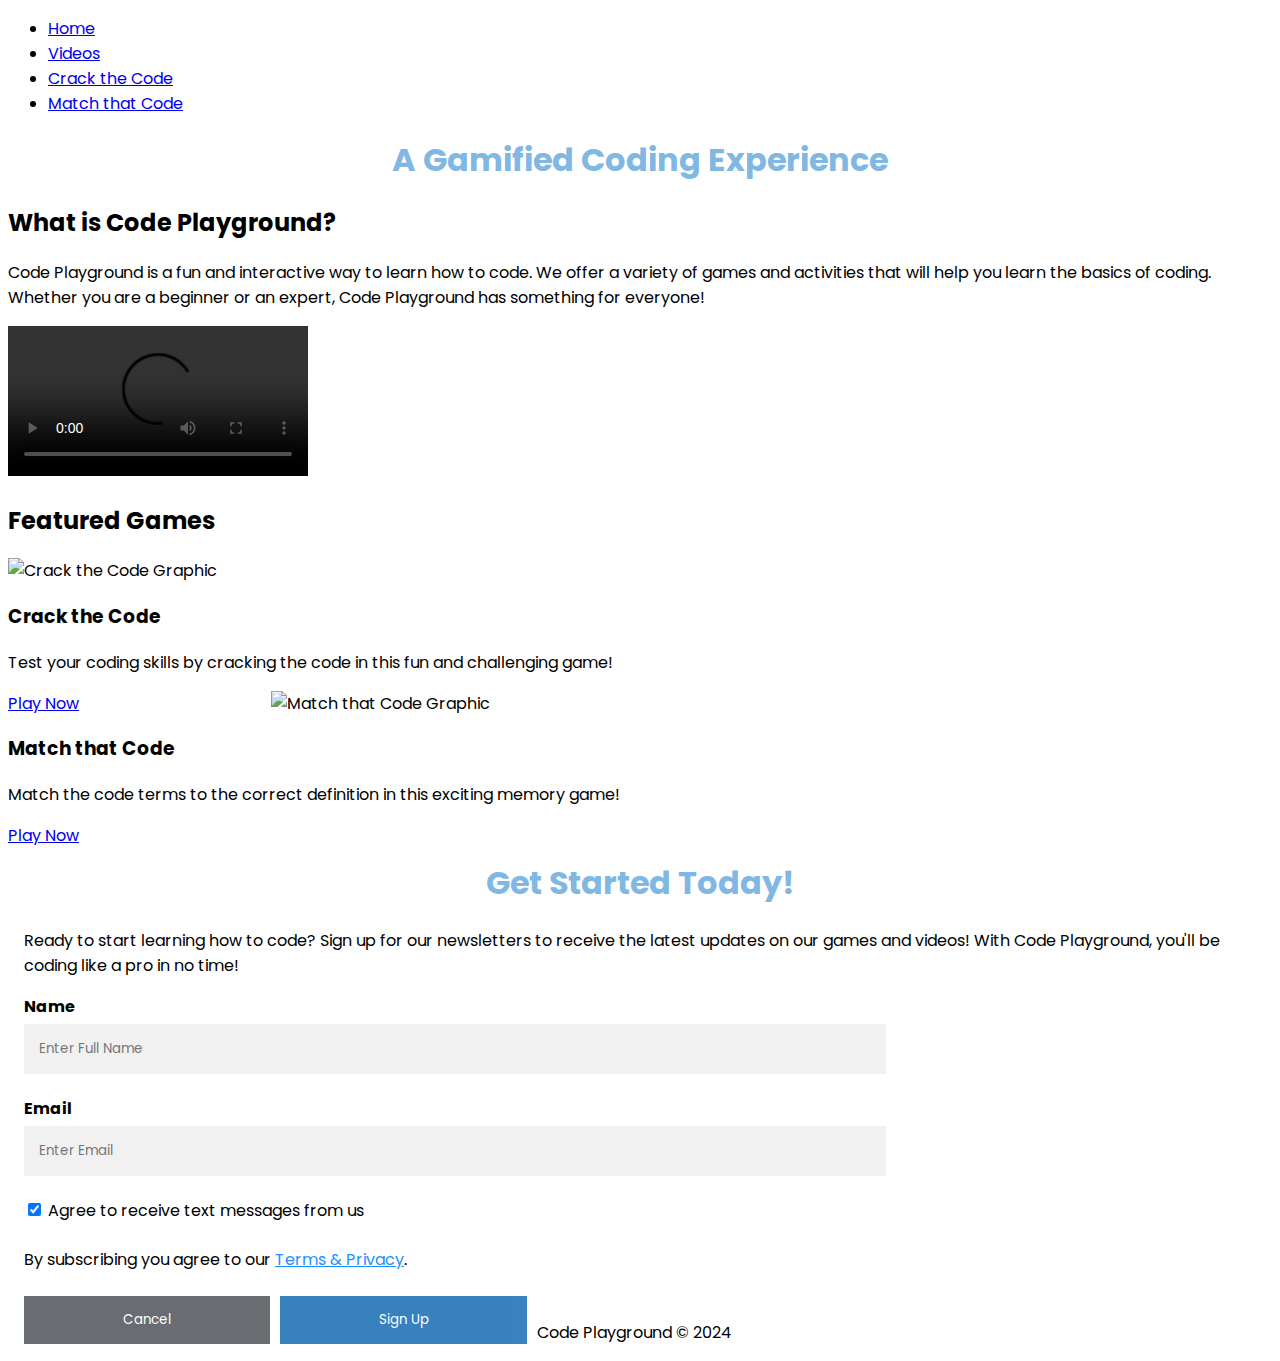
==== index.html @ d06b7818 "Add files via upload" ====
<!DOCTYPE html>
<html lang="en">

<head>
	<meta charset="UTF-8">
	<meta name="viewport" content="width=device-width, initial-scale=1.0">
	<link rel="icon" href="images/favicon.ico">
	<link rel="stylesheet" href="css/reset.css">
	<link rel="stylesheet" href="css/style.css">
    <link rel="preconnect" href="https://fonts.googleapis.com">
    <link rel="preconnect" href="https://fonts.gstatic.com" crossorigin>
    <link href="https://fonts.googleapis.com/css2?family=Poppins:ital,wght@0,100;0,200;0,300;0,400;0,500;0,600;0,700;0,800;0,900;1,100;1,200;1,300;1,400;1,500;1,600;1,700;1,800;1,900&display=swap" rel="stylesheet">
	<title>Code Playground</title>
</head>

<body>
	<header>
		<nav>
			<ul>
				<li class="active"><a href = "index.html">Home</a></li>
				<li><a href = "videos.html">Videos</a></li>
				<li><a href = "Crackcode.html">Crack the Code</a></li>
				<li><a href = "match.html">Match that Code</a></li>
			</ul>
		</nav>
		<h1>A Gamified Coding Experience</h1>
	</header>

	<main>
		<section>
            <h2>What is Code Playground?</h2>
            <p>Code Playground is a fun and interactive way to learn how to code. We offer a variety of games and activities that will help you learn the basics of coding. Whether you are a beginner or an expert, Code Playground has something for everyone!</p>
        </section>

        <section>
            <video controls>
                <source src="images/CodingExplained.mp4" type="video/mp4"> alt="Monkey explaining what coding is to kids"
            </video>
        </section>

        <h2>Featured Games</h2>
        <div class="games">
            <div class="game">
                <img src="images/crackthecode.png" alt="Crack the Code Graphic">
                <h3>Crack the Code</h3>
                <p>Test your coding skills by cracking the code in this fun and challenging game!</p>
                <a href="crackcode.html" class="button">Play Now</a>
            </div>
            <div class="game">
                <img src="images/matchthecode.png" alt="Match that Code Graphic">
                <h3>Match that Code</h3>
                <p>Match the code terms to the correct definition in this exciting memory game!</p>
                <a href="Match.html" class="button">Play Now</a>
            </div>

        <section>
            <form action="subscribe.php">
                <div class="container">
                  <h1>Get Started Today!</h1>
                  <p>Ready to start learning how to code? Sign up for our newsletters to receive the latest updates on our games and videos! With Code Playground, you'll be coding like a pro in no time!</p>
                  <line>
                  <label for="name"><b>Name</b></label>
                  <input type="text" placeholder="Enter Full Name" name="fullname" required>
                  <label>
                  
                  <label for="email"><b>Email</b></label>
                  <input type="text" placeholder="Enter Email" name="email" required>
                    <input type="checkbox" checked="checked" name="textmessages" style="margin-bottom:15px"> Agree to receive text messages from us
                  </label>
              
                  <p>By subscribing you agree to our <a href="#" style="color:dodgerblue">Terms & Privacy</a>.</p>
              
                  <div class="clearfix">
                    <button type="button" class="cancelbtn">Cancel</button>
                    <button type="submit" class="button">Sign Up</button>
                  </div>

                </div>
              </form>
        </section>
        </main>

<footer>
	<p>Code Playground &copy; 2024</p>
</footer>

</body>
</html>
---- css/style.css ----
* {
    font-family: Poppins, sans-serif;
    margin: 10;
    padding: 10;
    box-sizing: border-box;
}
 h1 {
    text-align: center;
    color: #80b7e3;
    margin-top: 20px;
}

/* Signup Form Styling */
  input[type=text] {
  width: 70%;
  padding: 15px;
  margin: 5px 0 22px 0;
  display: flex;
  border: none;
  background: #f1f1f1;
}

input[type=text]:focus {
  border: solid 1px #4d94cf;
}

hr {
  border: 2px solid #2174b8;
  margin-bottom: 25px;
}

button {
  background-color: #2174b8;
  color: white;
  padding: 14px 20px;
  margin: 8px 0;
  border: none;
  cursor: pointer;
  width: 100%;
  opacity: 0.9;
}

button:hover {
  opacity:2;
}

.cancelbtn {
  padding: 14px 20px;
  background-color: #595e63;
}

.cancelbtn, .button{
  float: left;
  width: 20%;
  margin-right: 10px;
}

.container {
  padding: 16px;
}

/* footer */
.footer {
    background-color: #2174b8;
    margin-top: 20px;
    color: #fff;
    text-align: center;
    padding: 10px;
    position: fixed;
    left: 0;
    bottom: 0;
    width: 100%;
}
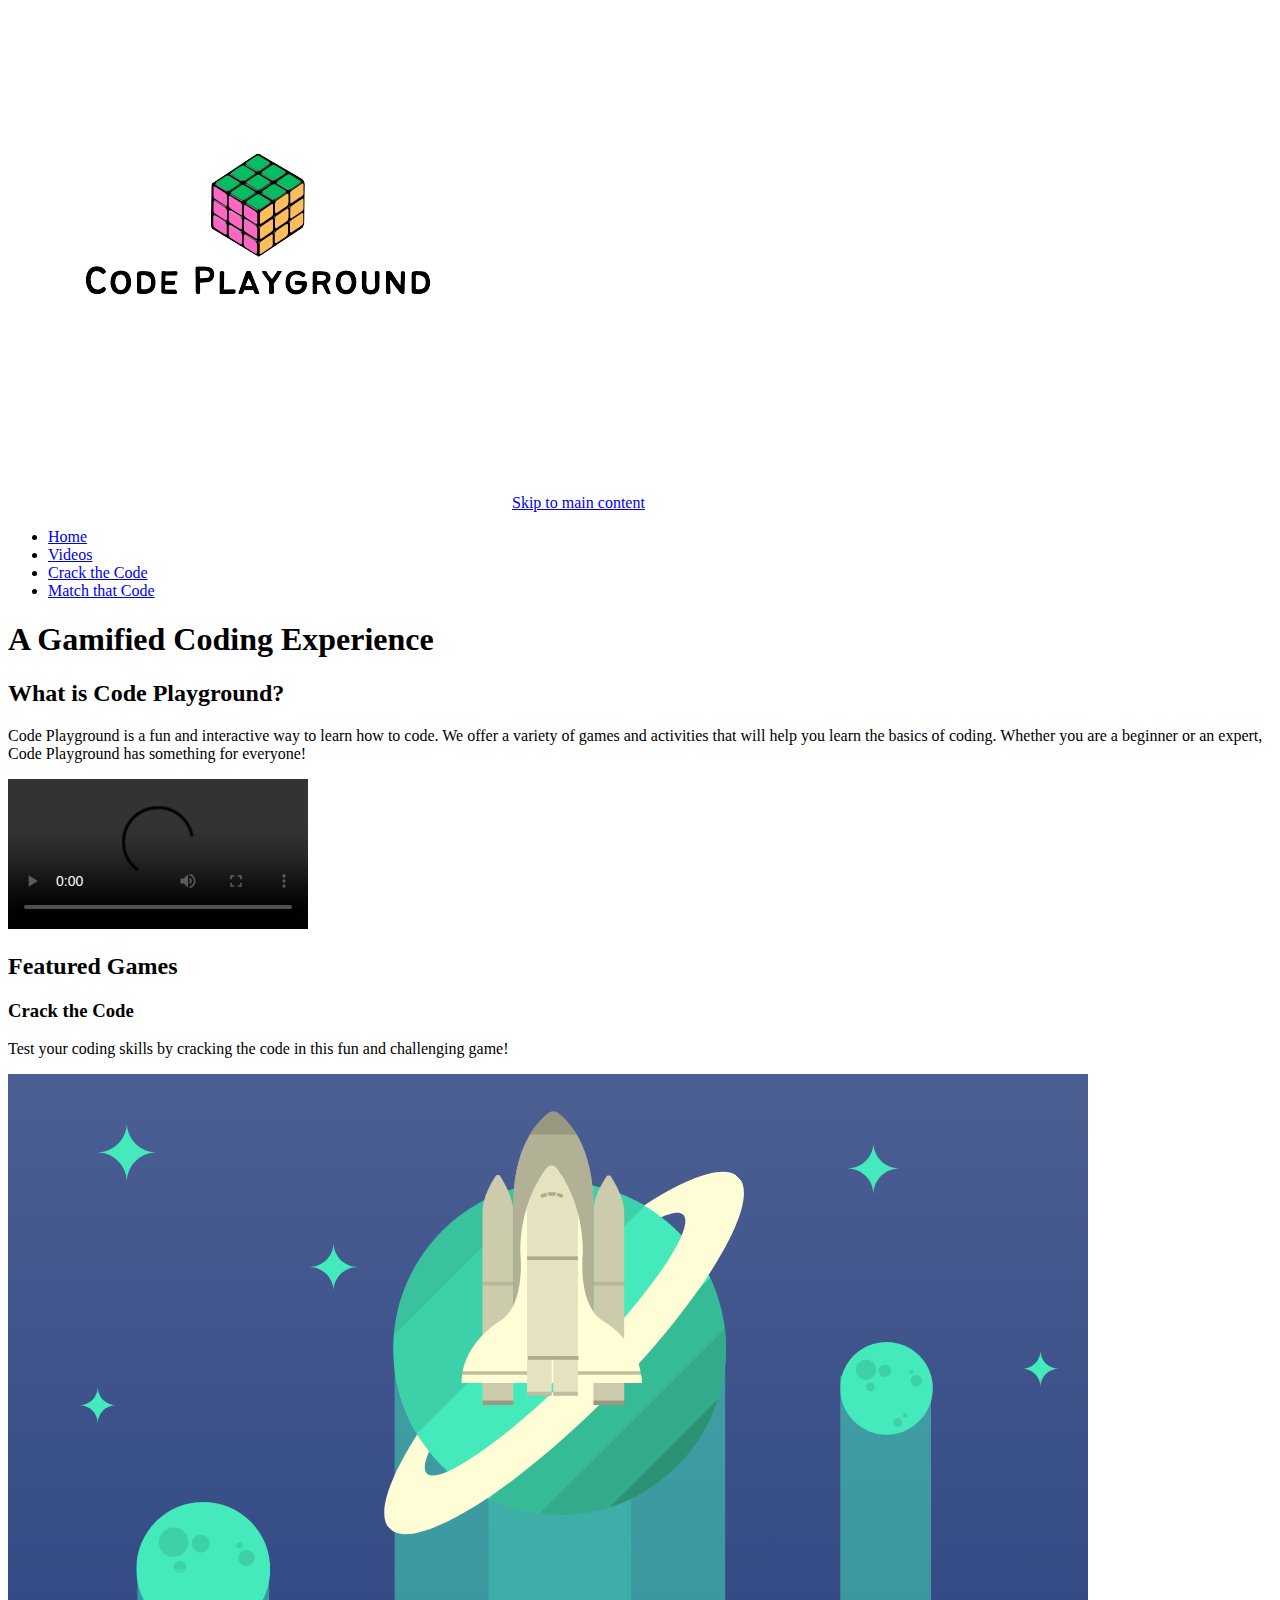
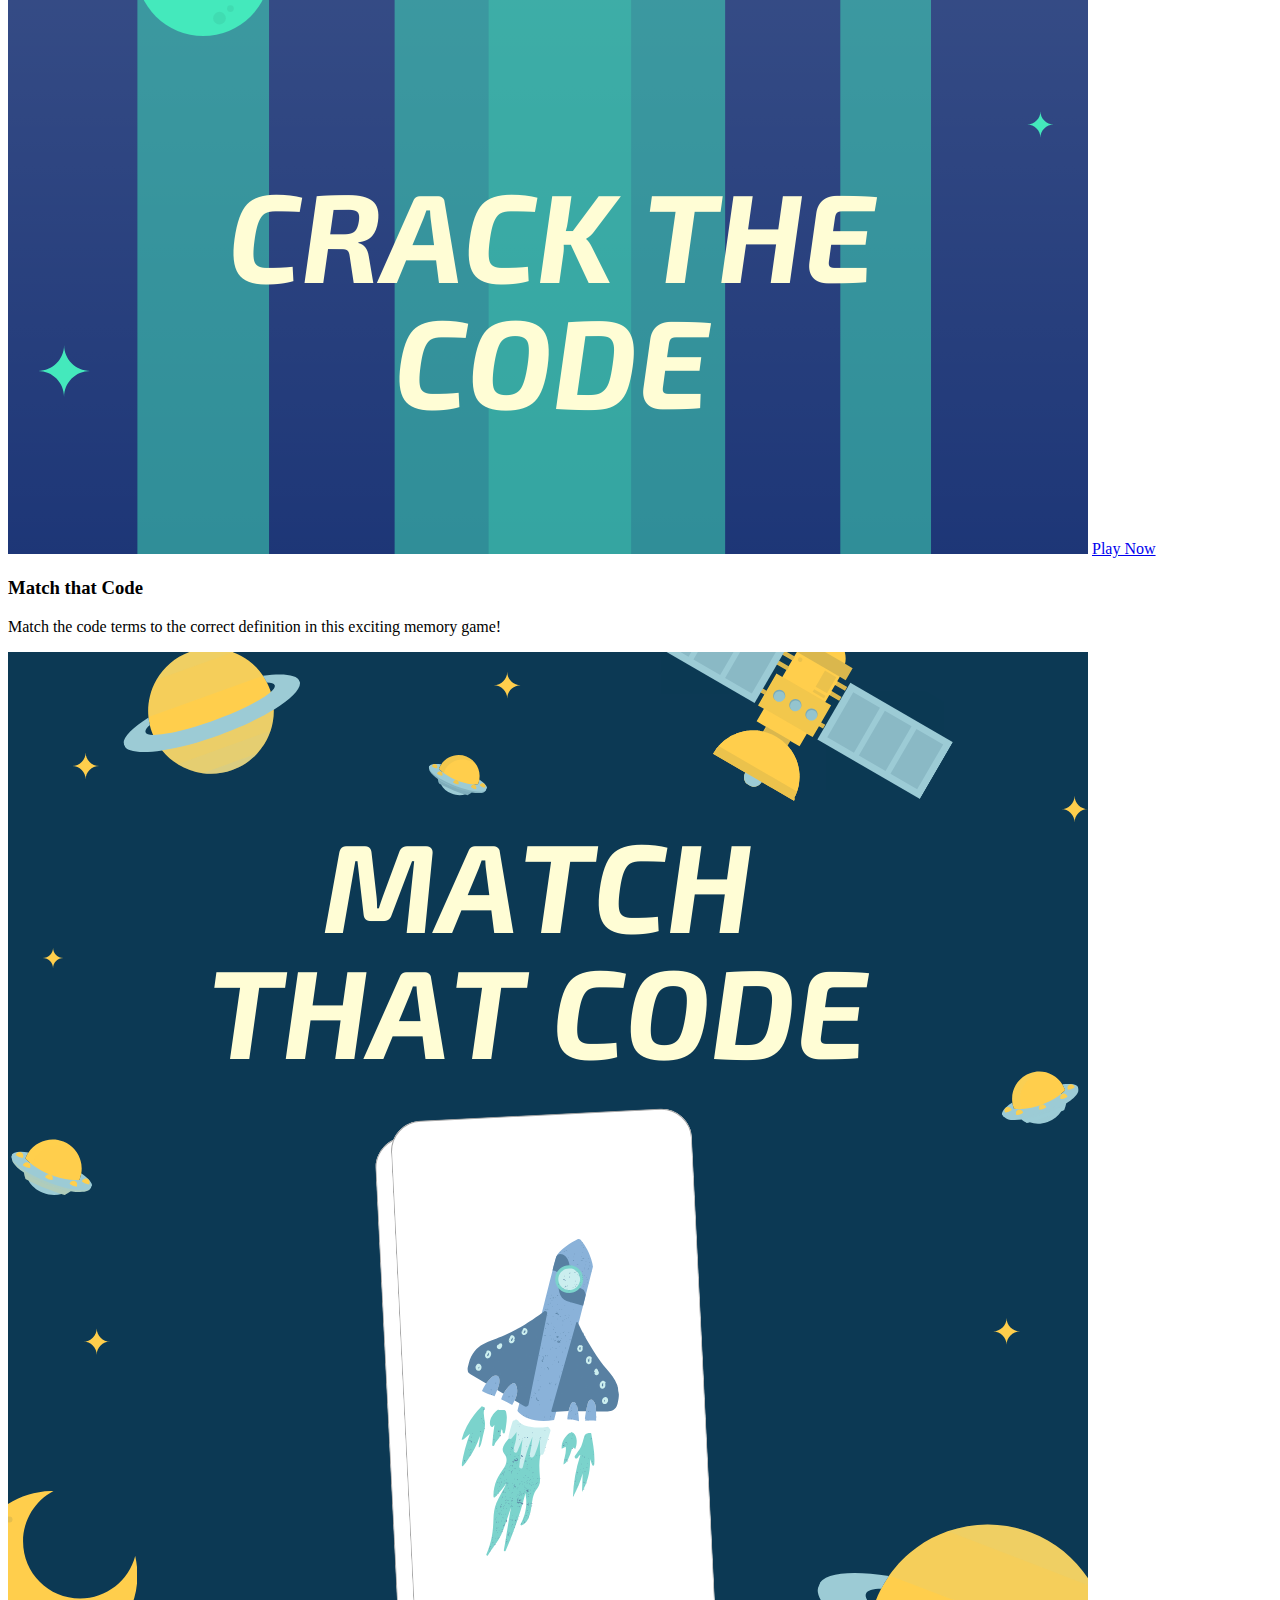
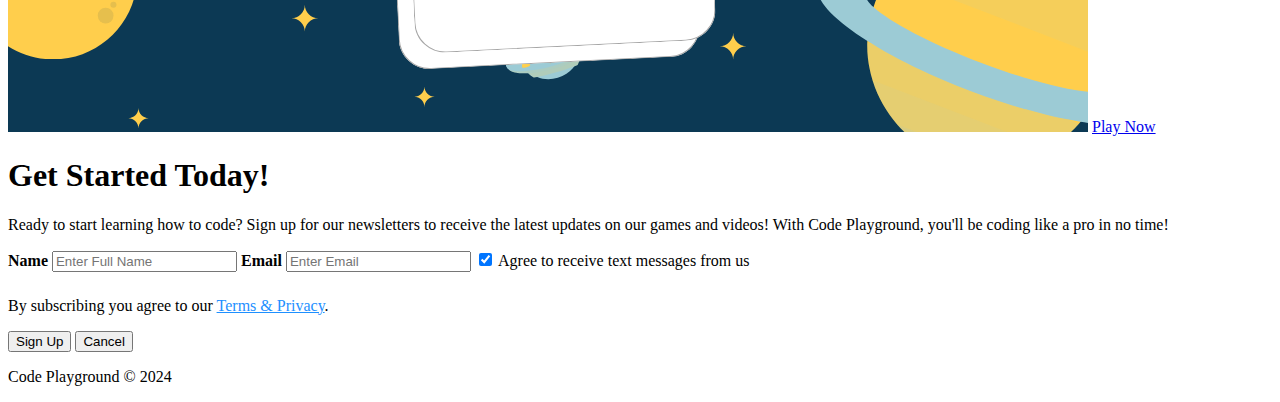
==== commit 6f357a79: "Update index.html" ====
--- a/index.html
+++ b/index.html
@@ -6,14 +6,16 @@
 	<meta name="viewport" content="width=device-width, initial-scale=1.0">
 	<link rel="icon" href="images/favicon.ico">
 	<link rel="stylesheet" href="css/reset.css">
-	<link rel="stylesheet" href="css/style.css">
+	<link rel="stylesheet" href="css/index.css">
     <link rel="preconnect" href="https://fonts.googleapis.com">
     <link rel="preconnect" href="https://fonts.gstatic.com" crossorigin>
     <link href="https://fonts.googleapis.com/css2?family=Poppins:ital,wght@0,100;0,200;0,300;0,400;0,500;0,600;0,700;0,800;0,900;1,100;1,200;1,300;1,400;1,500;1,600;1,700;1,800;1,900&display=swap" rel="stylesheet">
-	<title>Code Playground</title>
+	<img src="images/logo.png" alt="Code Playground Logo" class="logo">
+    <title>Code Playground</title>
 </head>
 
 <body>
+    <a href="#content" class="skip">Skip to main content</a>
 	<header>
 		<nav>
 			<ul>
@@ -23,7 +25,11 @@
 				<li><a href = "match.html">Match that Code</a></li>
 			</ul>
 		</nav>
+        <div class=" text-container">
 		<h1>A Gamified Coding Experience</h1>
+        <!--<video autoplay loop muted class="intro-video">
+            <source src="images/bees.mp4" type="video/mp4"> alt="Bees bouncing around the screen"
+        </video>-->
 	</header>
 
 	<main>
@@ -33,23 +39,25 @@
         </section>
 
         <section>
-            <video controls>
-                <source src="images/CodingExplained.mp4" type="video/mp4"> alt="Monkey explaining what coding is to kids"
+            <video controls class="homepage-video">
+                <source src="images/introvideo.mp4" type="video/mp4" alt="Monkey explaining what coding is to kids">
             </video>
         </section>
 
         <h2>Featured Games</h2>
         <div class="games">
             <div class="game">
-                <img src="images/crackthecode.png" alt="Crack the Code Graphic">
+                
                 <h3>Crack the Code</h3>
                 <p>Test your coding skills by cracking the code in this fun and challenging game!</p>
+                <img src="images/crackthecode.png" alt="Crack the Code Graphic">
                 <a href="crackcode.html" class="button">Play Now</a>
             </div>
             <div class="game">
-                <img src="images/matchthecode.png" alt="Match that Code Graphic">
+                
                 <h3>Match that Code</h3>
                 <p>Match the code terms to the correct definition in this exciting memory game!</p>
+                <img src="images/matchthecode.png" alt="Match that Code Graphic">
                 <a href="Match.html" class="button">Play Now</a>
             </div>
 
@@ -71,8 +79,9 @@
                   <p>By subscribing you agree to our <a href="#" style="color:dodgerblue">Terms & Privacy</a>.</p>
               
                   <div class="clearfix">
+                    <button type="submit" class="button">Sign Up</button>
                     <button type="button" class="cancelbtn">Cancel</button>
-                    <button type="submit" class="button">Sign Up</button>
+                  </div>
                   </div>
 
                 </div>
@@ -85,4 +94,4 @@
 </footer>
 
 </body>
-</html>+</html>
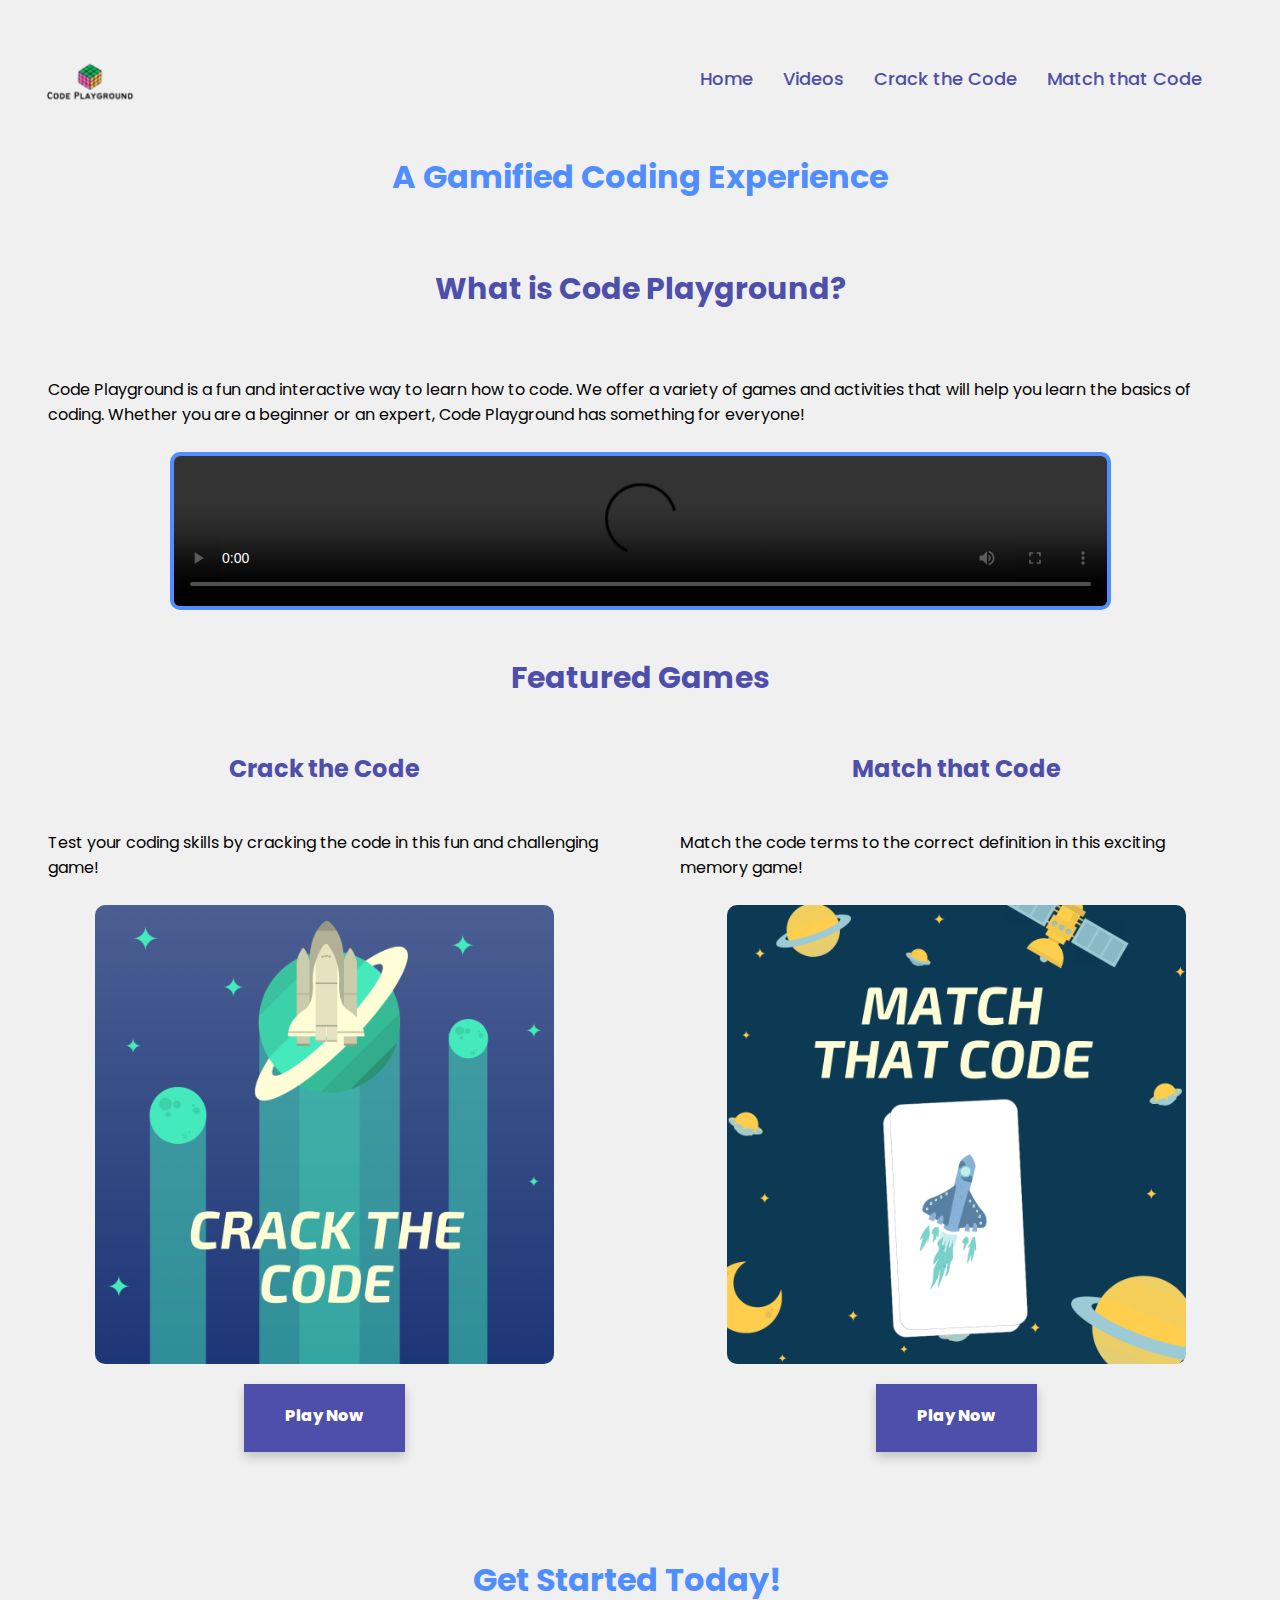
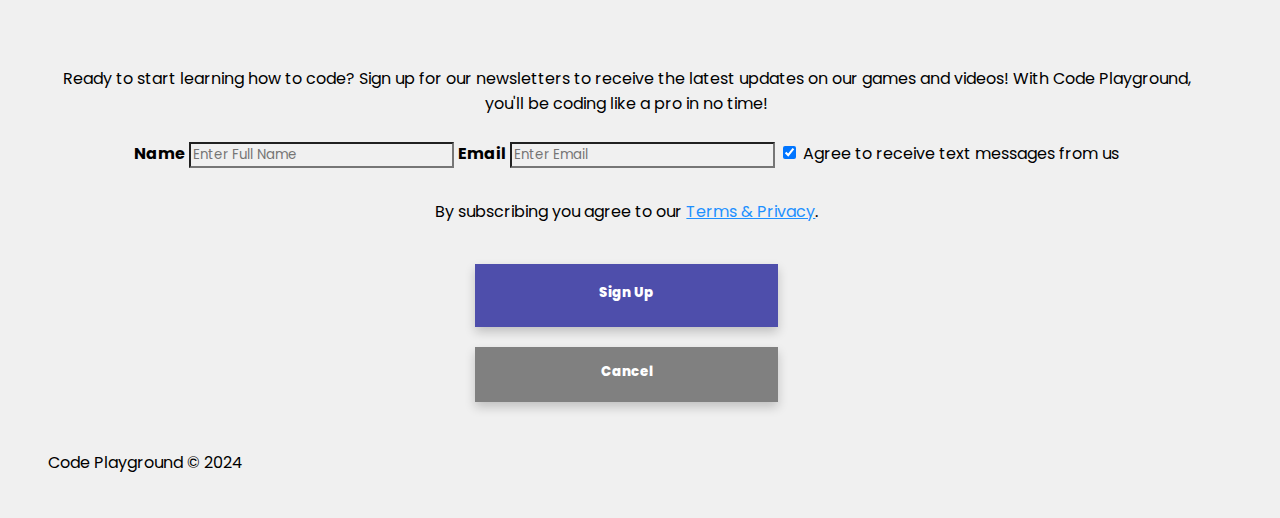
==== commit 2a37bd0a: "Update index.html" ====
--- a/index.html
+++ b/index.html
@@ -21,7 +21,7 @@
 			<ul>
 				<li class="active"><a href = "index.html">Home</a></li>
 				<li><a href = "videos.html">Videos</a></li>
-				<li><a href = "Crackcode.html">Crack the Code</a></li>
+				<li><a href = "crackcode.html">Crack the Code</a></li>
 				<li><a href = "match.html">Match that Code</a></li>
 			</ul>
 		</nav>
--- a/css/index.css
+++ b/css/index.css
@@ -0,0 +1,363 @@
+*{
+    font-family: "Poppins", sans-serif;
+    background-color: #f0f0f0;
+    
+
+}
+.skip {
+    position: absolute;
+    left: -10000px;
+    top: auto;
+    width: 1px;
+    height: 1px;
+    overflow: hidden;
+  }
+  @keyframes fade-in {
+    0% {
+      opacity: 0;
+    }
+    100% {
+      opacity: 1;
+    }
+  }
+  .skip:focus {
+    animation: fade-in 0.5s ease-in-out;
+    position: static;
+    width: auto;
+    height: auto;
+  }
+
+  .logo{
+    display: block;
+    float: left;
+    width: 10%;
+    padding: 10px;
+    margin-bottom: -20px;
+
+  }
+
+
+
+nav ul{
+    display: flex;
+    flex-direction: row;
+    justify-content: flex-end;
+    align-items: center;
+    position: relative;
+    margin: 27px auto 0;
+    list-style-type: none;
+    padding: 20px 30px;
+    
+}
+
+ul li a{
+    text-decoration: none;
+    color: #4e4eab;
+    font-size: 18px;
+    font-weight: 500;
+}
+
+ul li a:hover{
+    text-decoration: underline;
+    color: #508DFF;
+}
+
+
+nav ul li{
+    margin-right: 30px;
+}
+
+/*.hero{
+    display: flex;
+    justify-content: center;
+    align-items: center;
+    text-align: center;
+    background-color: #508DFF;
+    color: white;
+    margin-bottom: 50px;
+    position: relative;
+    overflow: hidden;
+    background-color: (0,0,0.5);
+}
+.intro-video{
+    position: absolute;
+    z-index: -1;
+    top: 0;
+    left: 0;
+    width: 100%;
+    height: 100%;
+    margin: 0;
+    padding: 0;
+    object-fit: fill;
+}//*/
+
+
+
+
+
+
+
+h1{
+    text-align: center;
+    color: #508DFF;
+    padding: 20px;
+
+}
+
+.homepage-video{
+    width: 75%;
+    display: block;
+    margin-left: auto;
+    margin-right: auto;
+    object-fit: cover;
+    border: solid 4px #508DFF;
+    border-radius: 10px;
+    object-fit: cover;
+ 
+}
+
+
+h2{
+    text-align: center;
+    color: #4e4eab;
+    padding: 20px;
+    font-size: 30px;
+}
+
+
+
+h3{
+    text-align: center;
+    color: #4e4eab;
+    font-size: 24px;
+    margin-top: 5px;
+}
+
+p{
+    padding: 20px;
+    margin: 5px 10px;
+}
+
+
+body{
+    padding: 10px;
+}
+
+.games{
+    display: grid;
+    grid-template-columns: repeat(2, 2fr);
+    gap: 20px;
+
+}
+
+
+img{
+    width: 75%;
+    display: block;
+    margin-left: auto;
+    margin-right: auto;
+   -ms-grid-row-align: center;
+    object-fit: fill;
+    
+}
+
+img:hover{
+    cursor: pointer;
+    transition: 0.4s ease, 0.4s ease ;
+    transform: scale(0.9);
+}
+
+.button{
+    display: flex;
+    justify-content: center;
+    align-items: center;
+    text-align: center;
+    margin-top: 20px;
+    border: solid 4px #4e4eab;
+    width: 25%;
+    margin-left: auto;
+    margin-right: auto;
+    text-decoration: none;
+    padding-bottom: 20px;
+    box-shadow: 0 5px 10px 0 rgba(0,0,0,0.2);
+    font-display: block;
+
+  
+}
+
+.button:hover{
+    cursor: pointer;
+    transition: 0.4s ease, 0.4s ease ;
+    transform: scale(0.9);
+}
+
+
+
+
+
+
+
+
+nav ul{
+    display: flex;
+    flex-direction: row;
+    justify-content: flex-end;
+    align-items: center;
+    position: relative;
+    margin: 27px auto 0;
+    list-style-type: none;
+    padding: 20px 30px;
+    
+}
+
+ul li a{
+    text-decoration: none;
+    color: #4e4eab;
+    font-size: 18px;
+    font-weight: 500;
+}
+
+ul li a:hover{
+    text-decoration: underline;
+    color: #508DFF;
+}
+
+
+nav ul li{
+    margin-right: 30px;
+}
+
+/*.hero{
+    display: flex;
+    justify-content: center;
+    align-items: center;
+    text-align: center;
+    background-color: #508DFF;
+    color: white;
+    margin-bottom: 50px;
+    position: relative;
+    overflow: hidden;
+    background-color: (0,0,0.5);
+}
+.intro-video{
+    position: absolute;
+    z-index: -1;
+    top: 0;
+    left: 0;
+    width: 100%;
+    height: 100%;
+    margin: 0;
+    padding: 0;
+    object-fit: fill;
+}//*/
+
+
+
+
+
+
+
+
+
+
+
+
+
+
+
+
+
+
+
+
+
+
+
+img{
+    width: 75%;
+    display: block;
+    margin-left: auto;
+    margin-right: auto;
+   -ms-grid-row-align: center;
+    object-fit: fill;
+    border-radius: 10px;
+}
+
+.button{
+    display: flex;
+    justify-content: center;
+    align-items: center;
+   text-align: center;
+    margin-top: 20px;
+    margin-bottom: 20px;
+    width: 25%;
+    margin-left: auto;
+    margin-right: auto;
+    text-decoration: none;
+    font-weight: 800;
+    color: white;
+    background-color:#4e4eab ;
+    padding-top: 15px;
+    padding-bottom: 20px;
+    box-shadow: 0 5px 10px 0 rgba(0,0,0,0.2);
+    font-display: block;
+
+  
+}
+
+.button:hover{
+    cursor: pointer;
+    transition: 0.4s ease, 0.4s ease ;
+    transform: scale(0.9);
+}
+
+
+
+.container{
+    margin-top: 20px;
+    padding: 3px;
+    width: 198%;
+    margin-left: auto;
+    margin-right: auto;
+    border-radius: 10px;
+    background-color: #f0f0f0;
+    text-align: center;
+}
+
+.clearfix{
+    align-items: center;
+    
+}
+
+.text-box{
+    border-radius: 10px;
+
+}
+.cancelbtn{
+    display: flex;
+    justify-content: center;
+    align-items: center;
+    text-align: center;
+    margin-top: 20px;
+    margin-bottom: 20px;
+    width: 25%;
+    margin-left: auto;
+    margin-right: auto;
+    text-decoration: none;
+    font-weight: 800;
+    color: white;
+    background-color:gray ;
+    padding-top: 15px;
+    padding-bottom: 20px;
+    box-shadow: 0 5px 10px 0 rgba(0,0,0,0.2);
+    font-display: block;
+    border: none;
+
+}
+
+.footer{
+    align-items: center;
+}
+
+
+    
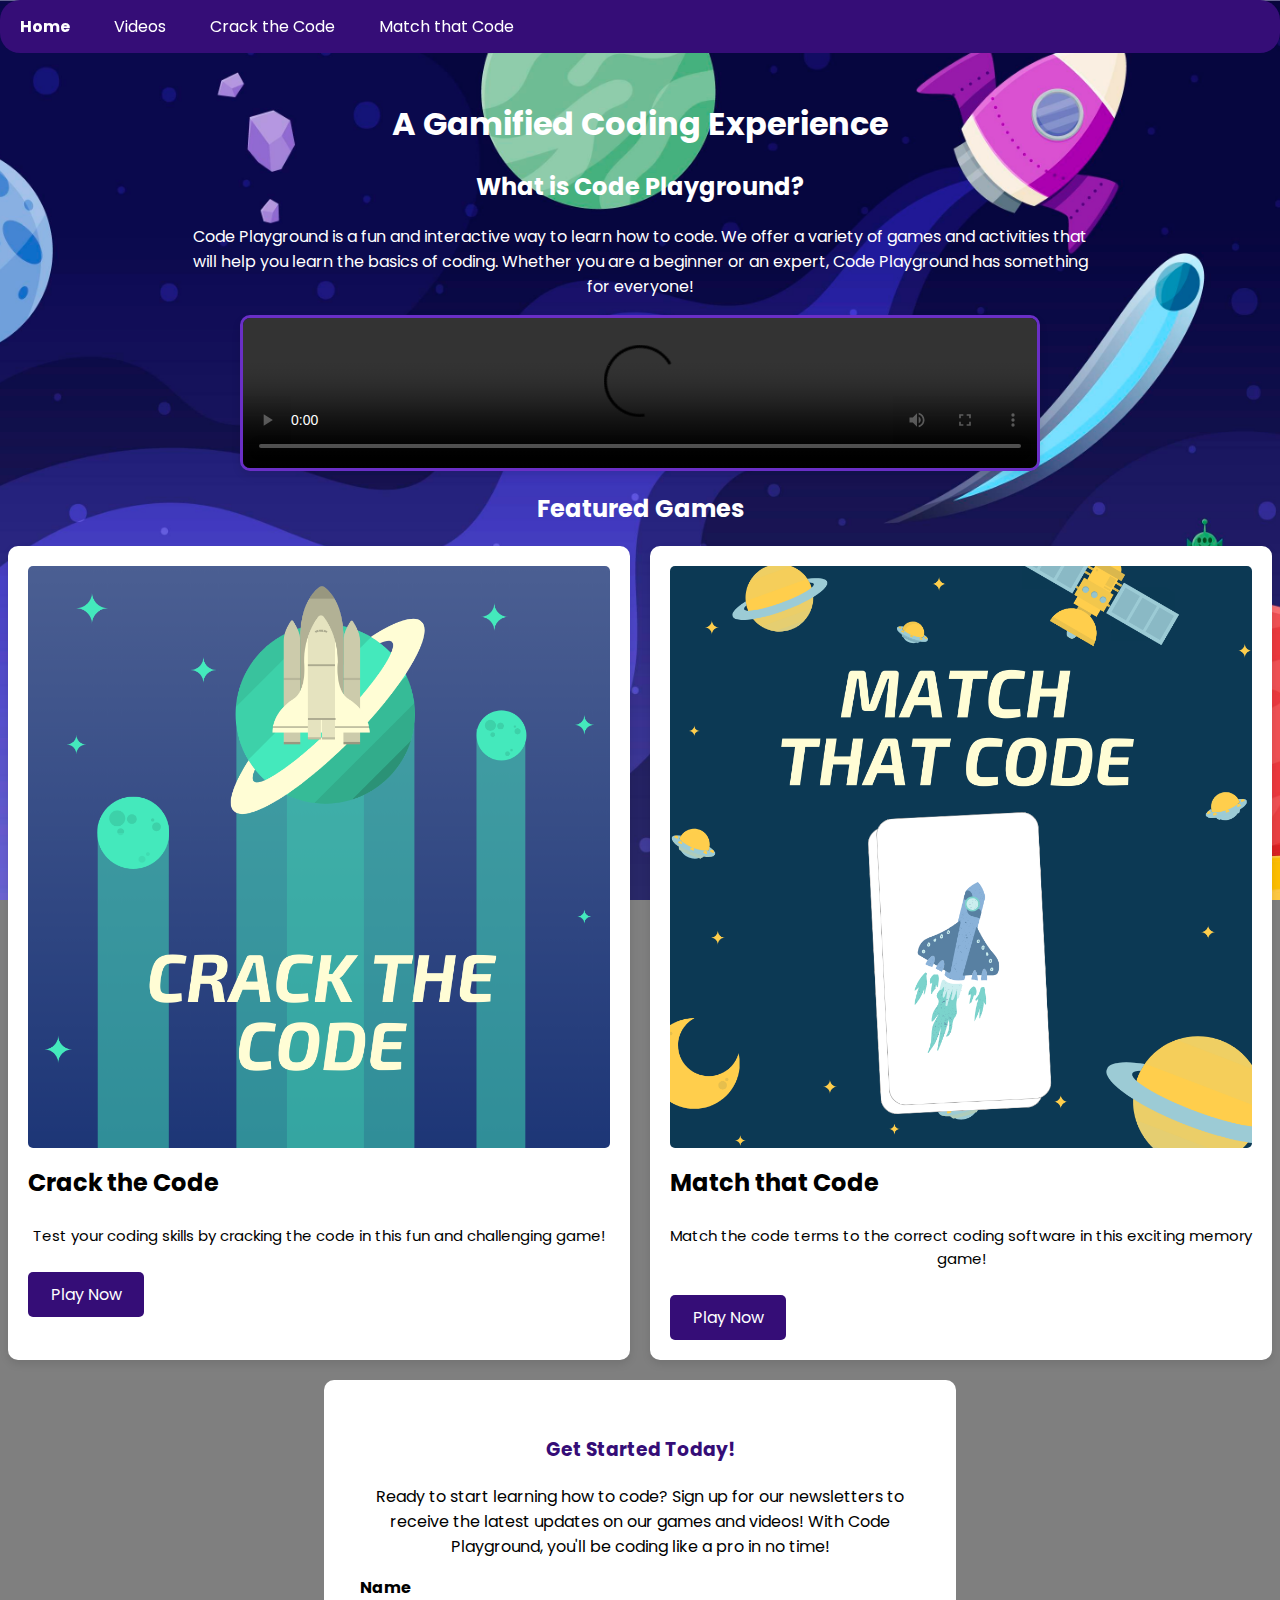
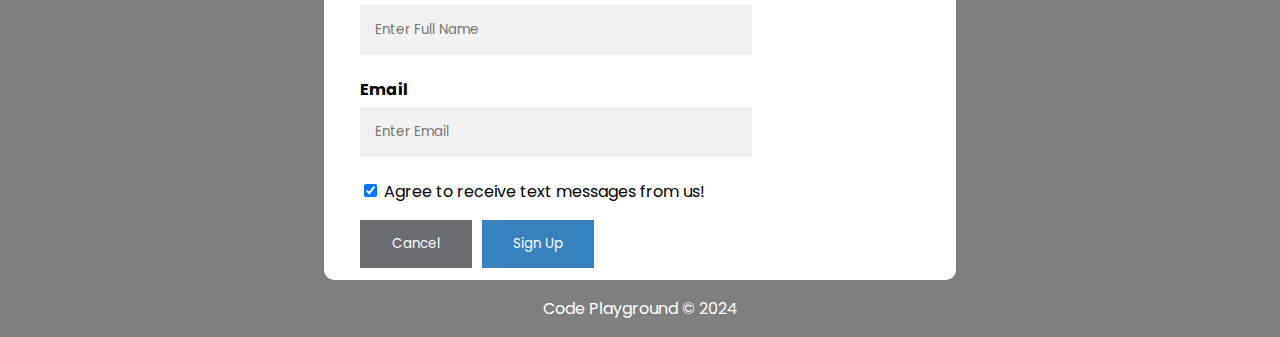
==== commit 7b5c89ea: "Update index.html" ====
--- a/index.html
+++ b/index.html
@@ -6,65 +6,58 @@
 	<meta name="viewport" content="width=device-width, initial-scale=1.0">
 	<link rel="icon" href="images/favicon.ico">
 	<link rel="stylesheet" href="css/reset.css">
-	<link rel="stylesheet" href="css/index.css">
+	<link rel="stylesheet" href="css/style.css">
     <link rel="preconnect" href="https://fonts.googleapis.com">
     <link rel="preconnect" href="https://fonts.gstatic.com" crossorigin>
     <link href="https://fonts.googleapis.com/css2?family=Poppins:ital,wght@0,100;0,200;0,300;0,400;0,500;0,600;0,700;0,800;0,900;1,100;1,200;1,300;1,400;1,500;1,600;1,700;1,800;1,900&display=swap" rel="stylesheet">
-	<img src="images/logo.png" alt="Code Playground Logo" class="logo">
-    <title>Code Playground</title>
+	<title>Code Playground</title>
 </head>
 
-<body>
-    <a href="#content" class="skip">Skip to main content</a>
+<body class="main-page">
 	<header>
 		<nav>
 			<ul>
 				<li class="active"><a href = "index.html">Home</a></li>
 				<li><a href = "videos.html">Videos</a></li>
-				<li><a href = "crackcode.html">Crack the Code</a></li>
+				<li><a href = "Crackcode.html">Crack the Code</a></li>
 				<li><a href = "match.html">Match that Code</a></li>
 			</ul>
 		</nav>
-        <div class=" text-container">
 		<h1>A Gamified Coding Experience</h1>
-        <!--<video autoplay loop muted class="intro-video">
-            <source src="images/bees.mp4" type="video/mp4"> alt="Bees bouncing around the screen"
-        </video>-->
 	</header>
 
 	<main>
-		<section>
+		<div class="intro">
             <h2>What is Code Playground?</h2>
             <p>Code Playground is a fun and interactive way to learn how to code. We offer a variety of games and activities that will help you learn the basics of coding. Whether you are a beginner or an expert, Code Playground has something for everyone!</p>
         </section>
 
         <section>
-            <video controls class="homepage-video">
-                <source src="images/introvideo.mp4" type="video/mp4" alt="Monkey explaining what coding is to kids">
+            <video controls>
+                <source src="images/CodingExplained.mp4" type="video/mp4"> alt="Monkey explaining what coding is to kids"
             </video>
         </section>
 
         <h2>Featured Games</h2>
         <div class="games">
             <div class="game">
-                
+                <img src="images/crackthecode.png" alt="Crack the Code Graphic">
                 <h3>Crack the Code</h3>
                 <p>Test your coding skills by cracking the code in this fun and challenging game!</p>
-                <img src="images/crackthecode.png" alt="Crack the Code Graphic">
                 <a href="crackcode.html" class="button">Play Now</a>
             </div>
             <div class="game">
-                
+                <img src="images/matchthecode.png" alt="Match that Code Graphic">
                 <h3>Match that Code</h3>
-                <p>Match the code terms to the correct definition in this exciting memory game!</p>
-                <img src="images/matchthecode.png" alt="Match that Code Graphic">
+                <p>Match the code terms to the correct coding software in this exciting memory game!</p>
                 <a href="Match.html" class="button">Play Now</a>
             </div>
+        </div>
 
         <section>
             <form action="subscribe.php">
                 <div class="container">
-                  <h1>Get Started Today!</h1>
+                  <h3>Get Started Today!</h3>
                   <p>Ready to start learning how to code? Sign up for our newsletters to receive the latest updates on our games and videos! With Code Playground, you'll be coding like a pro in no time!</p>
                   <line>
                   <label for="name"><b>Name</b></label>
@@ -73,15 +66,12 @@
                   
                   <label for="email"><b>Email</b></label>
                   <input type="text" placeholder="Enter Email" name="email" required>
-                    <input type="checkbox" checked="checked" name="textmessages" style="margin-bottom:15px"> Agree to receive text messages from us
+                    <input type="checkbox" checked="checked" name="textmessages" style="margin-bottom:15px"> Agree to receive text messages from us!
                   </label>
               
-                  <p>By subscribing you agree to our <a href="#" style="color:dodgerblue">Terms & Privacy</a>.</p>
-              
                   <div class="clearfix">
+                    <button type="button" class="cancelbtn">Cancel</button>
                     <button type="submit" class="button">Sign Up</button>
-                    <button type="button" class="cancelbtn">Cancel</button>
-                  </div>
                   </div>
 
                 </div>
--- a/css/style.css
+++ b/css/style.css
@@ -0,0 +1,325 @@
+* {
+    font-family: Poppins, sans-serif;
+    margin: 10;
+    padding: 10;
+    box-sizing: border-box;
+}
+ h1 {
+    text-align: center;
+    color: #80b7e3;
+    margin-top: 20px;
+    margin-top: 100px;
+}
+/* Index Page Styling */
+.intro h2 {
+    text-align: center;
+    color: #ffffff;
+    margin-top: 20px;
+}
+
+.intro p {
+    color: #ffffff;
+    text-align: center;
+    margin-top: 20px;
+    max-width: 900px; 
+    margin-left: auto;
+    margin-right: auto;
+}
+
+video {
+    width: 100%; 
+    max-width: 800px; 
+    height: auto; 
+    display: block; 
+    margin: 0 auto; 
+    outline: none; 
+    border-radius: 10px;
+    border: #6a2fc7 3px solid;
+    box-shadow: 0 4px 8px rgba(0, 0, 0, 0.1); 
+  }
+
+body.main-page {
+    background-image: url('/images/5502490.jpg');
+    background-color: rgba(0, 0, 0, 0.5);
+    background-size: cover;
+    background-repeat: no-repeat;
+    background-position: center;
+    background-attachment: fixed;
+}
+
+body.main-page h1 {
+    color: #ffffff;
+}
+.games {
+    display: grid;
+    grid-template-columns: repeat(auto-fit, minmax(300px, 1fr));
+    gap: 20px;
+}
+
+.game {
+    background-color: white;
+    padding: 20px;
+    border-radius: 10px;
+    box-shadow: 0 4px 8px rgba(0, 0, 0, 0.1);
+}
+
+.game img {
+    width: 100%;
+    border-radius: 5px;
+}
+
+.game h3 {
+    margin-top: 10px;
+    font-size: 1.5em;
+}
+
+.game .button {
+    display: inline-block;
+    margin-top: 10px;
+    padding: 10px 20px;
+    background-color: #350d77;
+    color: white;
+    text-decoration: none;
+    border-radius: 5px;
+    text-align: center;
+    cursor: pointer;
+    transition: background-color 0.3s;
+}
+
+.game .button:hover {
+    background-color: #655074;
+}
+
+/* game paragraph styling */
+.game p {
+    font-size: 15px;
+    color: #000000;
+}
+
+/* Navigation Bar Styling */
+    nav {
+        background-color: #350d77;
+        overflow: hidden;
+        position: fixed;
+        top: 0;
+        left: 0;
+        width: 100%;
+        z-index: 1000;
+        border-radius: 20px;
+    }
+
+  nav ul {
+    margin: 0;
+    padding: 0;
+    list-style-type: none;
+  }
+
+  nav ul li {
+    display: inline;
+  }
+
+  nav ul li a {
+    color: white;
+    text-decoration: none;
+    padding: 14px 20px;
+    display: inline-block;
+    font-weight: normal;
+    text-align: left;
+  }
+
+  nav ul li a:hover {
+    text-decoration: underline;
+  }
+
+  nav ul li.active a {
+    font-weight: bold;
+  }
+
+/* Signup Form Styling */
+  input[type=text] {
+  width: 70%;
+  padding: 15px;
+  margin: 5px 0 22px 0;
+  display: flex;
+  border: none;
+  background: #f1f1f1;
+}
+
+input[type=text]:focus {
+  border: solid 1px #4d94cf;
+}
+
+hr {
+  border: 2px solid #2174b8;
+  margin-bottom: 25px;
+}
+
+button {
+  background-color: #2174b8;
+  color: white;
+  padding: 14px 20px;
+  margin: 8px 0;
+  border: none;
+  cursor: pointer;
+  width: auto;
+  opacity: 0.9;
+}
+
+button:hover {
+  opacity:2;
+}
+
+.cancelbtn {
+  padding: 14px 20px;
+  background-color: #595e63;
+}
+
+.cancelbtn, .button{
+  float: left;
+  width: 20%;
+  margin-right: 10px;
+}
+
+.container {
+  padding: 16px;
+}
+
+form {
+    background-color: #ffffff;
+    padding: 20px;
+    border-radius: 10px;
+    margin: 0 auto;
+    width: 50%;
+    height: 500px;  
+    margin-top: 20px;
+}
+
+.container h3 {
+    text-align: center;
+    color: #350d77;
+}
+
+.container p {
+    text-align: center;
+    color: #000000;
+}
+
+
+/* footer */
+.footer {
+    background-color: #2174b8;
+    margin-top: 20px;
+    color: #fff;
+    text-align: center;
+    padding: 10px;
+    position: fixed;
+    left: 0;
+    bottom: 0;
+    width: 100%;
+}
+
+footer p {
+    color: #fff;
+    text-align: center;
+}
+
+/*matching game styling*/
+body.match-page {
+    background-image: url('/images/matchinggamebg.png');
+    /* make transparent */
+    background-color: rgba(255, 255, 255, 0.5);
+    background-size: cover;
+    background-repeat: no-repeat;
+    background-position: center;
+    background-attachment: fixed;
+    h1 {
+      color: #ffffff;
+    }
+    }
+
+  .card-container {
+    width: 900px;
+    height: 600px;
+    margin: auto;
+    display: flex;
+    flex-wrap: wrap;
+    perspective: 1000px;
+    background-image: url();
+  }
+  
+  .memory-card {
+    width: calc(25% - 10px);
+    height: calc(33.333% - 10px);
+    margin: 5px;
+    position: relative;
+    transform: scale(1);
+    transform-style: preserve-3d;
+    transition: transform .5s;
+  }
+  
+  .memory-card:active {
+    transform: scale(0.97);
+    transition: transform .2s;
+  }
+  
+  .memory-card.flip {
+    transform: rotateY(180deg);
+  }
+  
+  .front-face,
+  .back-face {
+    width: 100%;
+    height: 100%;
+    padding: 20px;
+    position: absolute;
+    border-radius: 5px;
+    background: #ffffff;
+    backface-visibility: hidden;
+  }
+  
+  .front-face {
+    transform: rotateY(180deg);
+  }
+
+
+  #start-game {
+    background-color: #4e4eab;
+    color: white;
+    padding: 14px 20px;
+    margin: 10px auto;
+    width: auto;
+    margin: 0 auto;
+    border-radius: 10px;
+    font-weight: bold;
+    cursor: pointer;
+    display: block;
+  }
+
+  #timer, #score {
+    font-size: 15px;
+    font-weight: bold;
+    margin: 10px;
+    display: inline-block;
+    padding: 10px;
+    background-color: #bedaf6;
+    border-radius: 10px;
+    position: relative;
+    left: 42.5%;
+  }
+
+  .rules {
+    font-size: 15px;
+    font-weight: bold;
+    margin: auto;
+    padding: 10px;
+    background-color: #471aba;
+    color: white;
+    border-radius: 10px;
+    width: 50%;
+    margin-top: 10px;
+    
+    h2 {
+        text-align: center;
+        align-items: center;
+    }
+  }
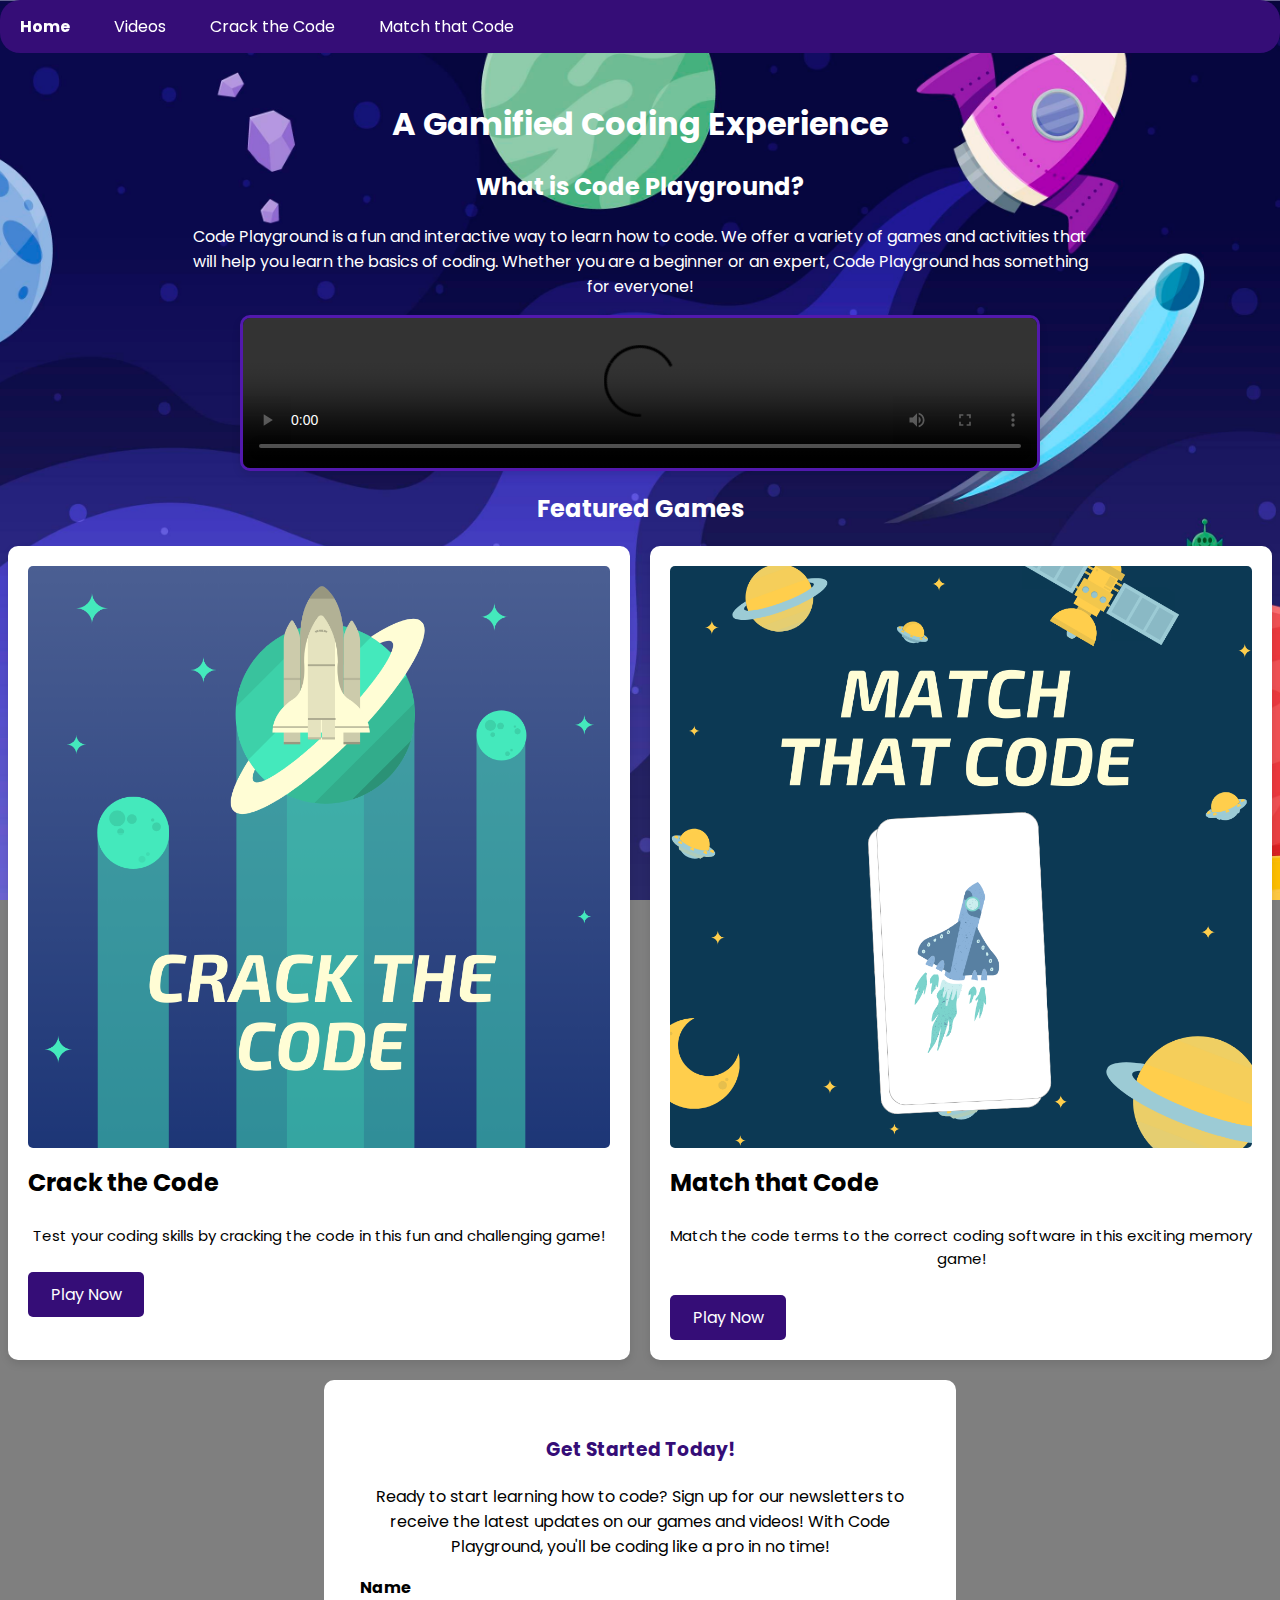
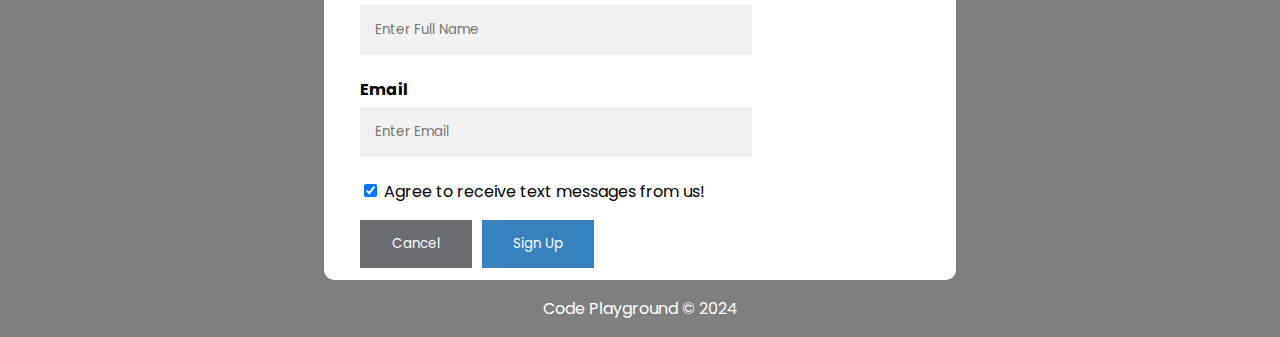
==== commit 7f4cc604: "Update index.html" ====
--- a/index.html
+++ b/index.html
@@ -19,7 +19,7 @@
 			<ul>
 				<li class="active"><a href = "index.html">Home</a></li>
 				<li><a href = "videos.html">Videos</a></li>
-				<li><a href = "Crackcode.html">Crack the Code</a></li>
+				<li><a href = "crackcode.html">Crack the Code</a></li>
 				<li><a href = "match.html">Match that Code</a></li>
 			</ul>
 		</nav>
--- a/css/style.css
+++ b/css/style.css
@@ -34,12 +34,12 @@
     margin: 0 auto; 
     outline: none; 
     border-radius: 10px;
-    border: #6a2fc7 3px solid;
+    border:#5219ae 3px solid;
     box-shadow: 0 4px 8px rgba(0, 0, 0, 0.1); 
   }
 
 body.main-page {
-    background-image: url('/images/5502490.jpg');
+    background-image: url('../images/5502490.jpg');
     background-color: rgba(0, 0, 0, 0.5);
     background-size: cover;
     background-repeat: no-repeat;
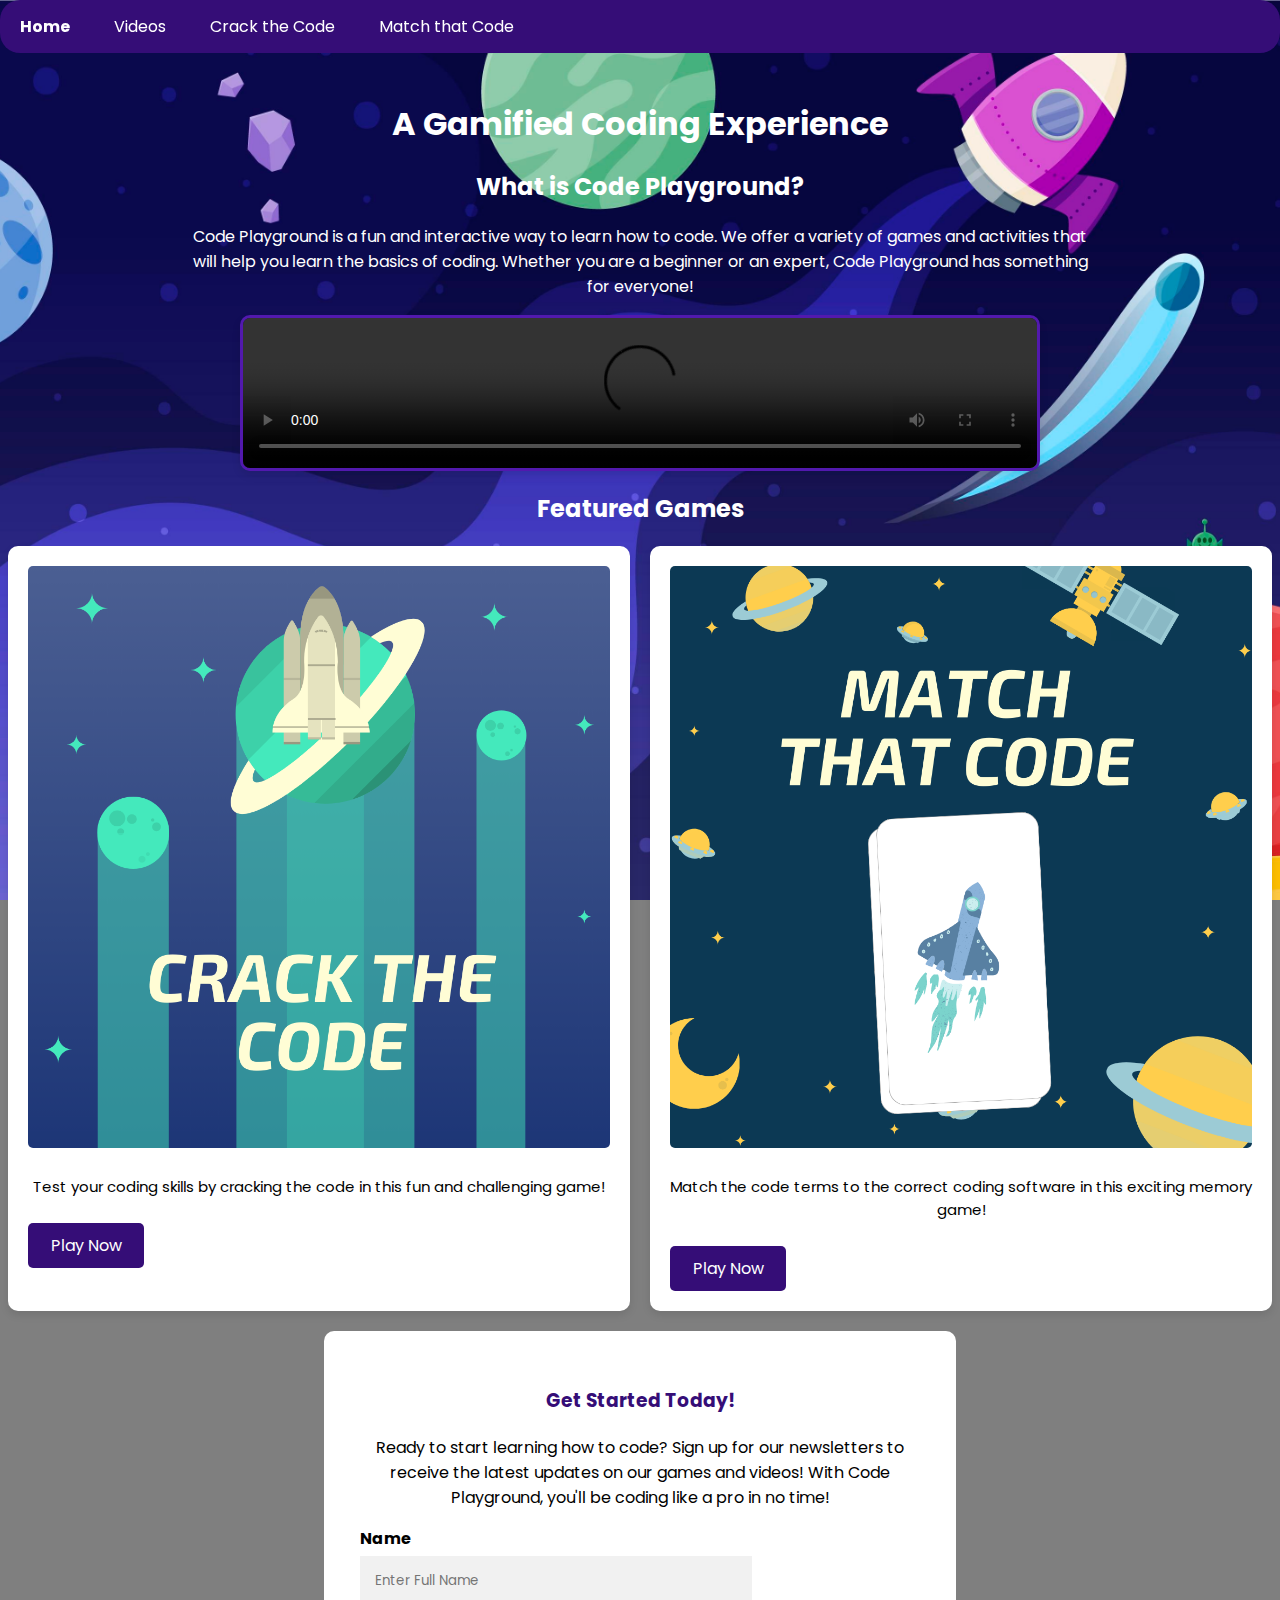
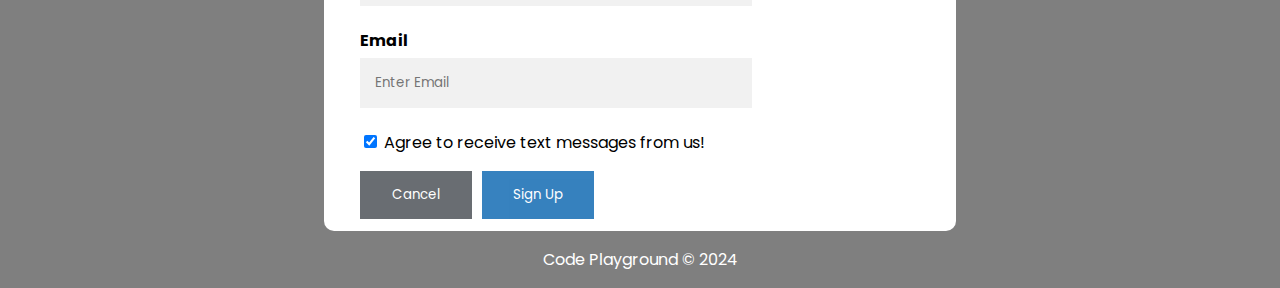
==== commit 577a802f: "Update index.html" ====
--- a/index.html
+++ b/index.html
@@ -42,13 +42,11 @@
         <div class="games">
             <div class="game">
                 <img src="images/crackthecode.png" alt="Crack the Code Graphic">
-                <h3>Crack the Code</h3>
                 <p>Test your coding skills by cracking the code in this fun and challenging game!</p>
                 <a href="crackcode.html" class="button">Play Now</a>
             </div>
             <div class="game">
                 <img src="images/matchthecode.png" alt="Match that Code Graphic">
-                <h3>Match that Code</h3>
                 <p>Match the code terms to the correct coding software in this exciting memory game!</p>
                 <a href="Match.html" class="button">Play Now</a>
             </div>
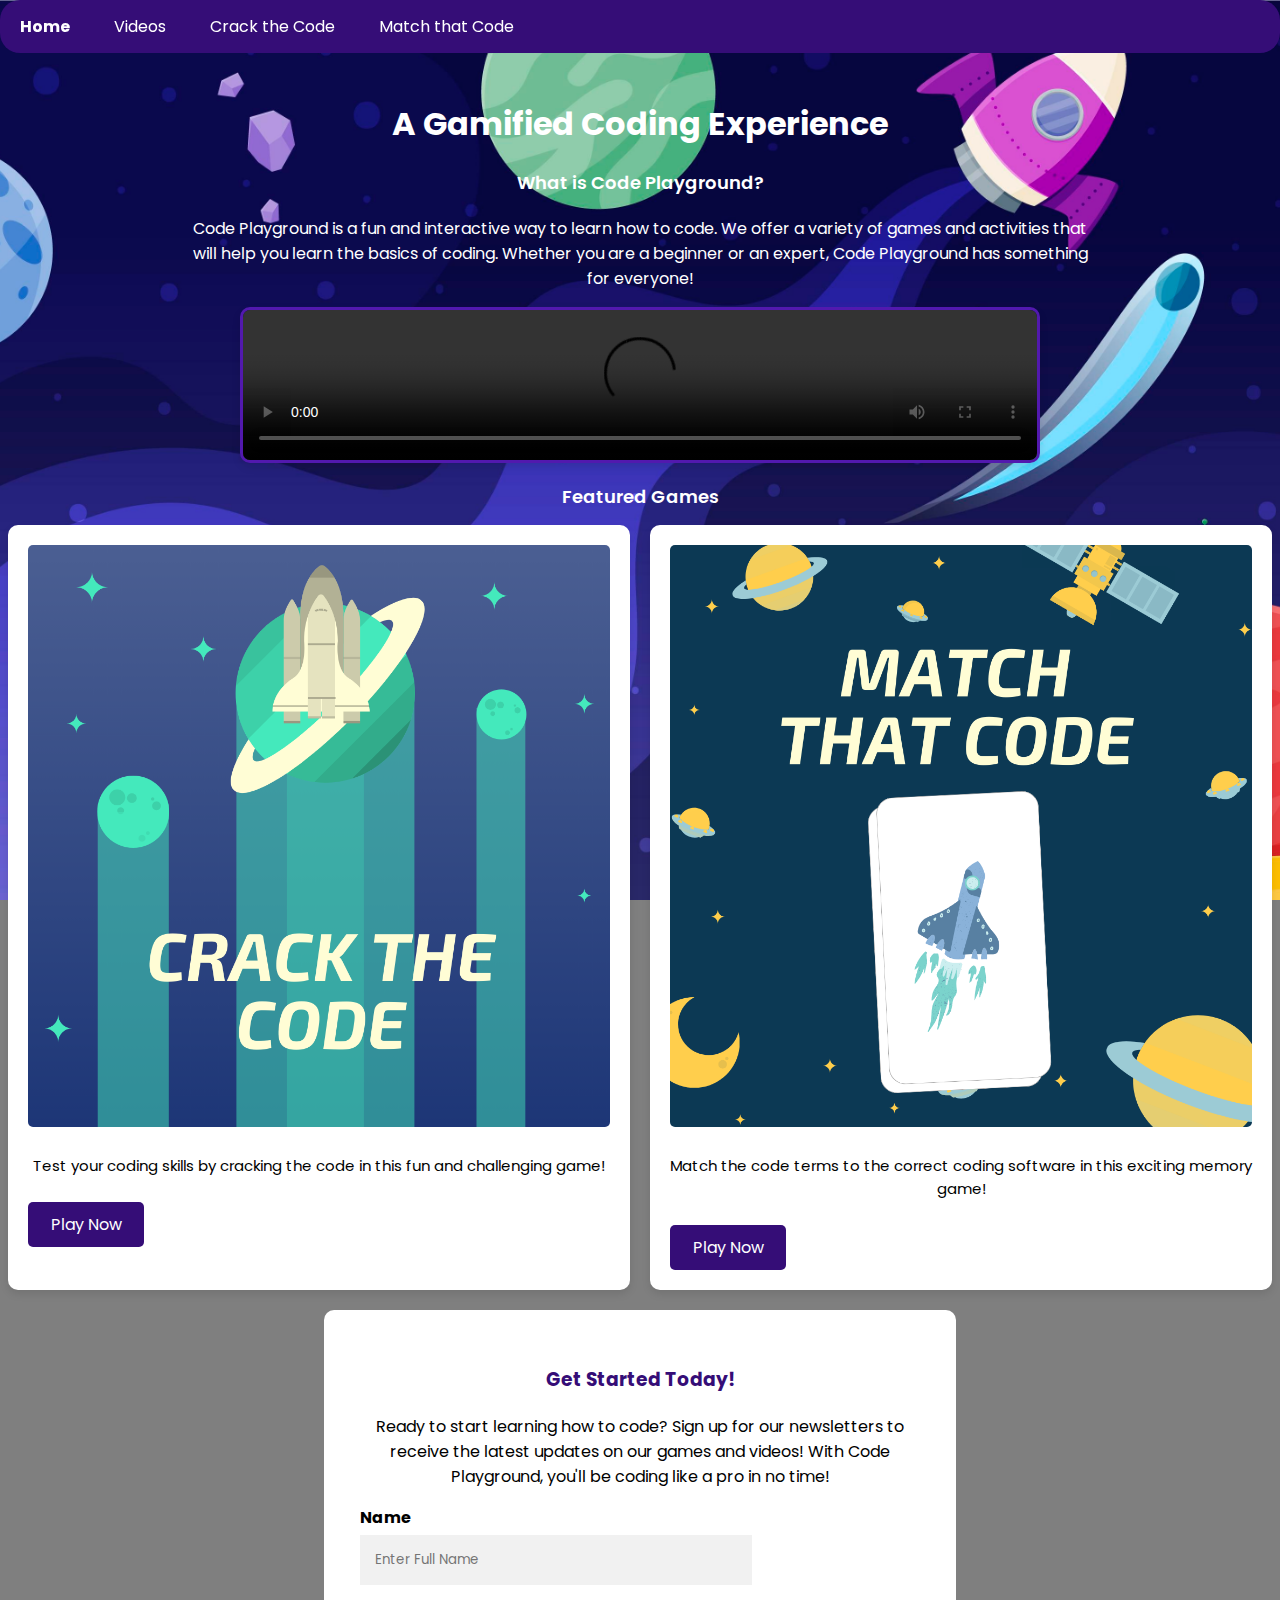
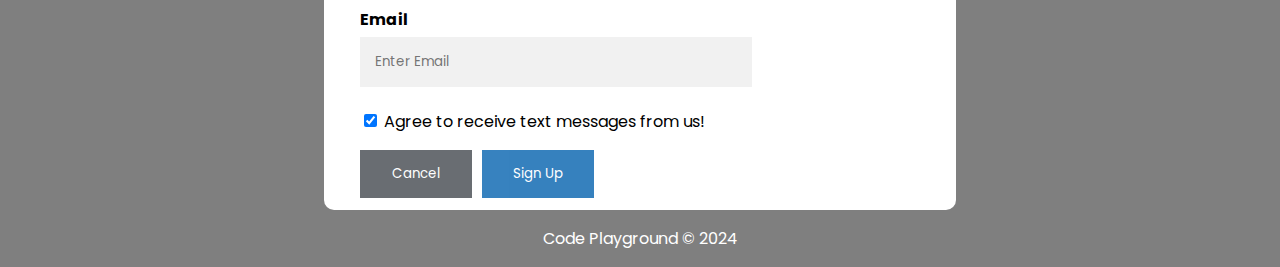
==== commit e9da2422: "Update index.html" ====
--- a/index.html
+++ b/index.html
@@ -48,7 +48,7 @@
             <div class="game">
                 <img src="images/matchthecode.png" alt="Match that Code Graphic">
                 <p>Match the code terms to the correct coding software in this exciting memory game!</p>
-                <a href="Match.html" class="button">Play Now</a>
+                <a href="match.html" class="button">Play Now</a>
             </div>
         </div>
 
--- a/css/style.css
+++ b/css/style.css
@@ -6,7 +6,7 @@
 }
  h1 {
     text-align: center;
-    color: #80b7e3;
+    color: #350d77;
     margin-top: 20px;
     margin-top: 100px;
 }
@@ -323,3 +323,73 @@
         align-items: center;
     }
   }
+
+  /* video page styling */
+  .video-top {
+    display: flex;
+    justify-content: center;
+    align-items: center;
+    flex-direction: column;
+    gap: 20px;
+    margin-top: 20px;
+    background-image: url('../images/kids-7462927_1280.png');
+    background-size: cover;
+    background-repeat: no-repeat;
+    background-position: center;
+    background-attachment: fixed;
+  }
+
+  .video-page {
+    display: grid;
+    flex-wrap: wrap;
+    justify-content: center;
+    gap: 20px;
+  }
+
+  .video-page {
+    display: flex;
+    flex-wrap: wrap;
+    justify-content: center;
+    gap: 20px;
+}
+
+.video-box {
+    width: 300px;
+    border-radius: 10px;
+    overflow: hidden;
+    box-shadow: 0 4px 8px rgba(0, 0, 0, 0.1); 
+    transition: transform 0.3s ease;
+    background-color: #ffffff; 
+}
+
+.video-box:hover {
+    transform: translateY(-5px); 
+}
+
+.video-box video {
+    width: 100%;
+    height: 200px;
+    object-fit: cover; 
+    border-radius: 10px 10px 0 0;
+}
+
+h2 {
+    font-size: 18px;
+    font-weight: 600;
+    text-align: center;
+    color: #350d77;
+}
+
+.video-box h3 {
+    font-size: 18px;
+    font-weight: 600;
+    text-align: center;
+    color: #350d77;
+}
+
+.video-box p {
+    font-size: 14px;
+    line-height: 1.5;
+    text-align: center;
+    color: #000000;
+}
